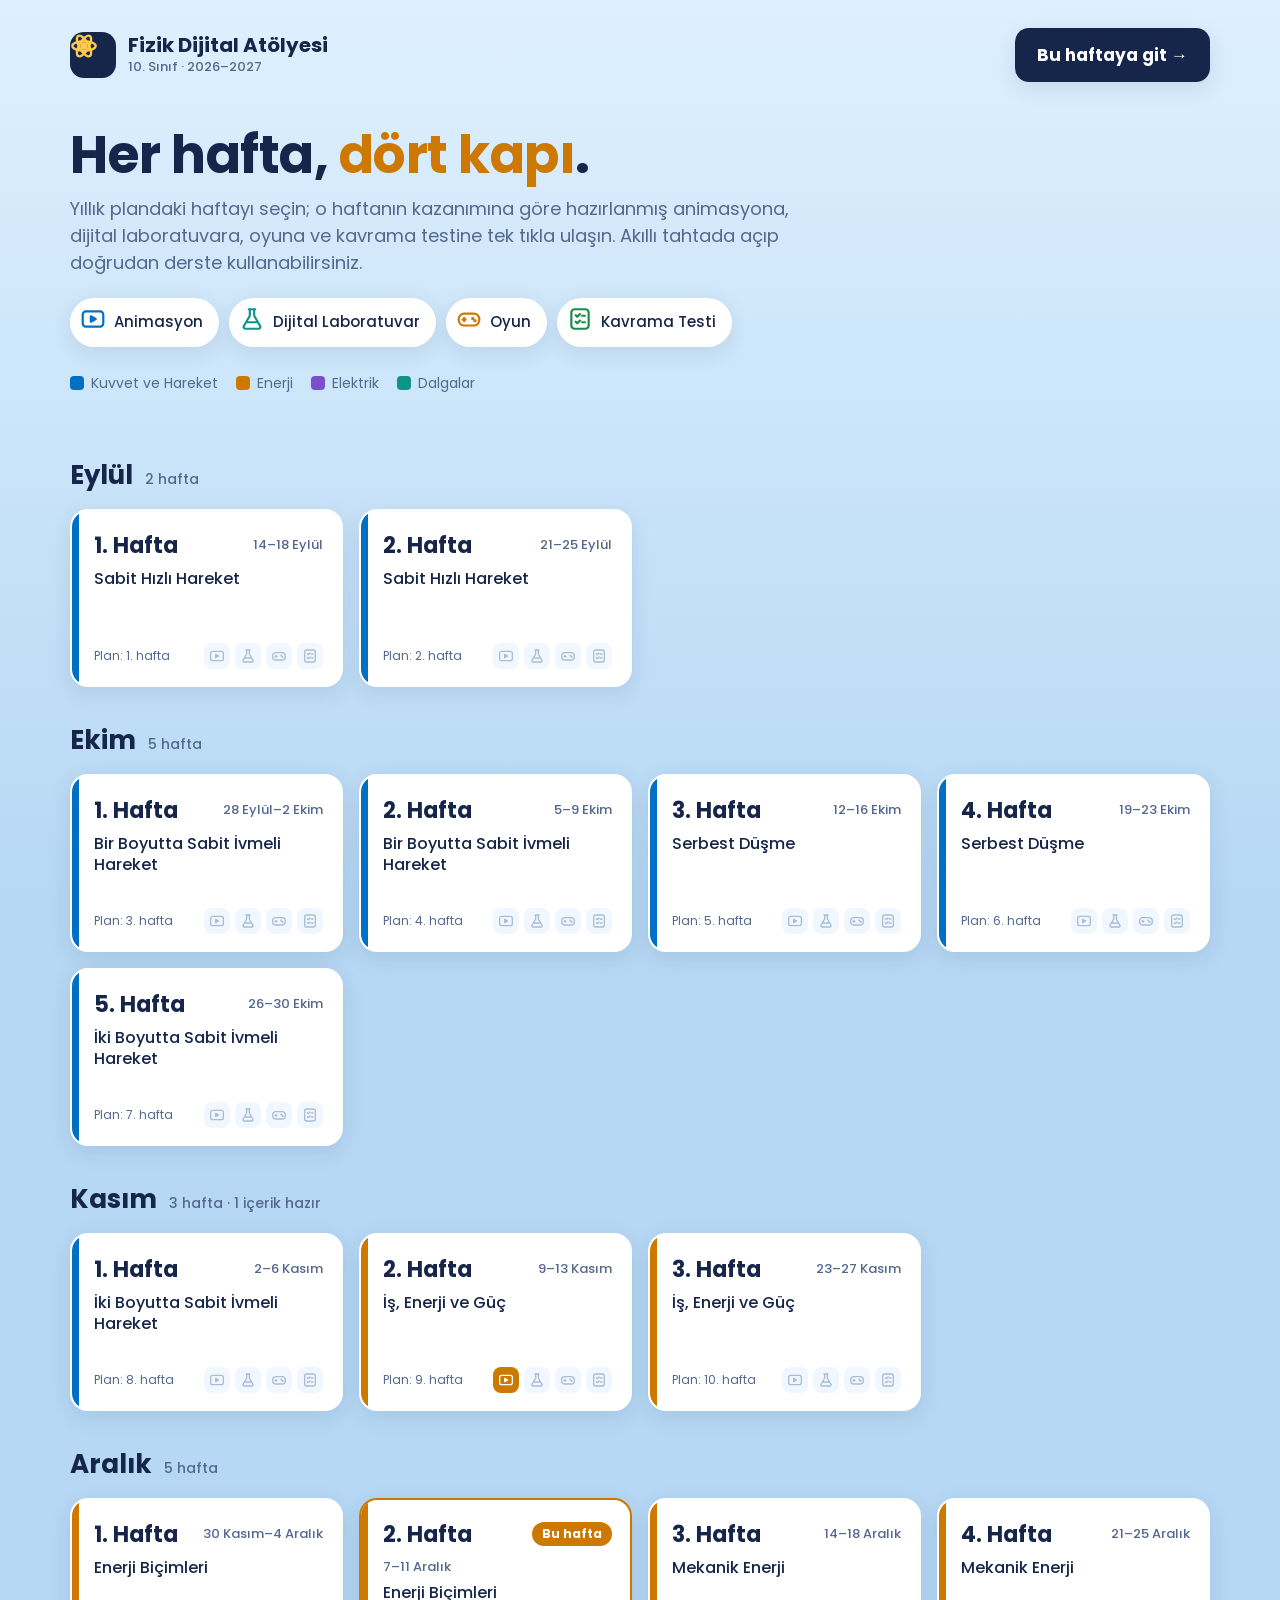
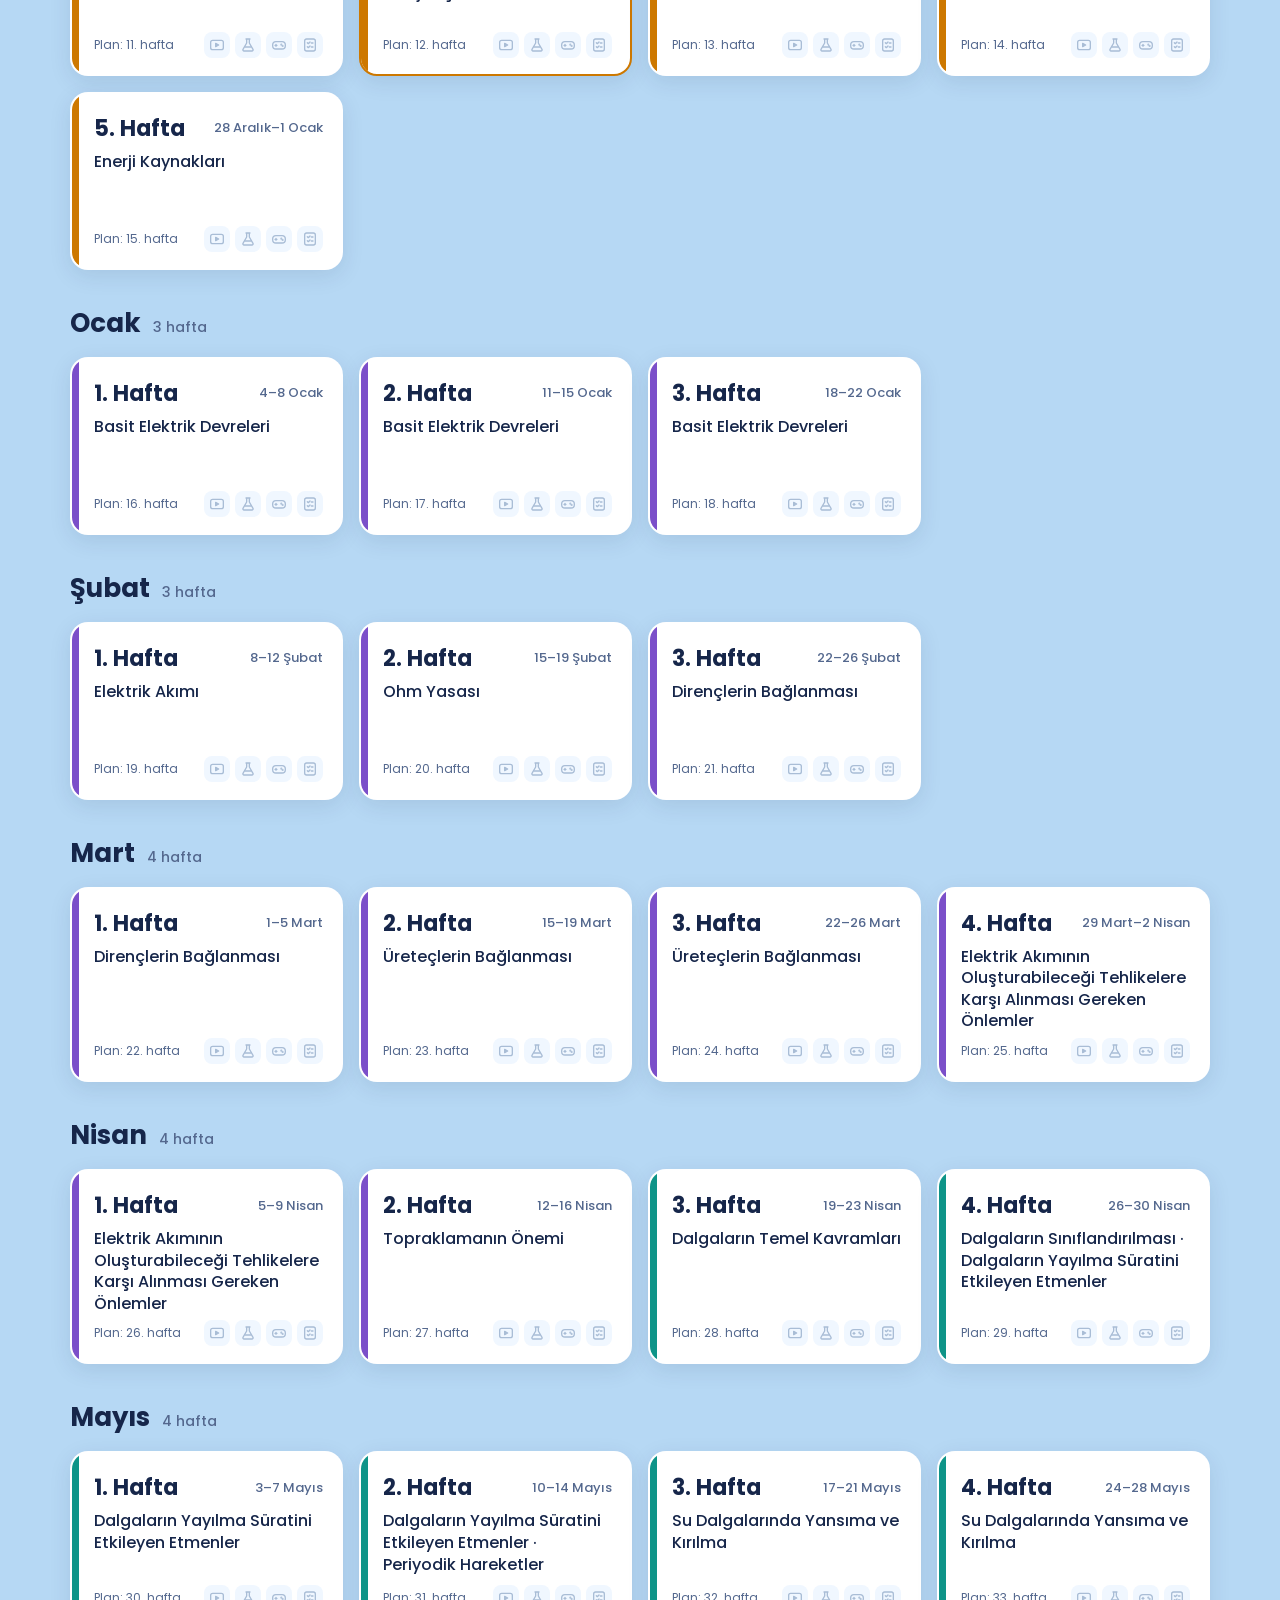
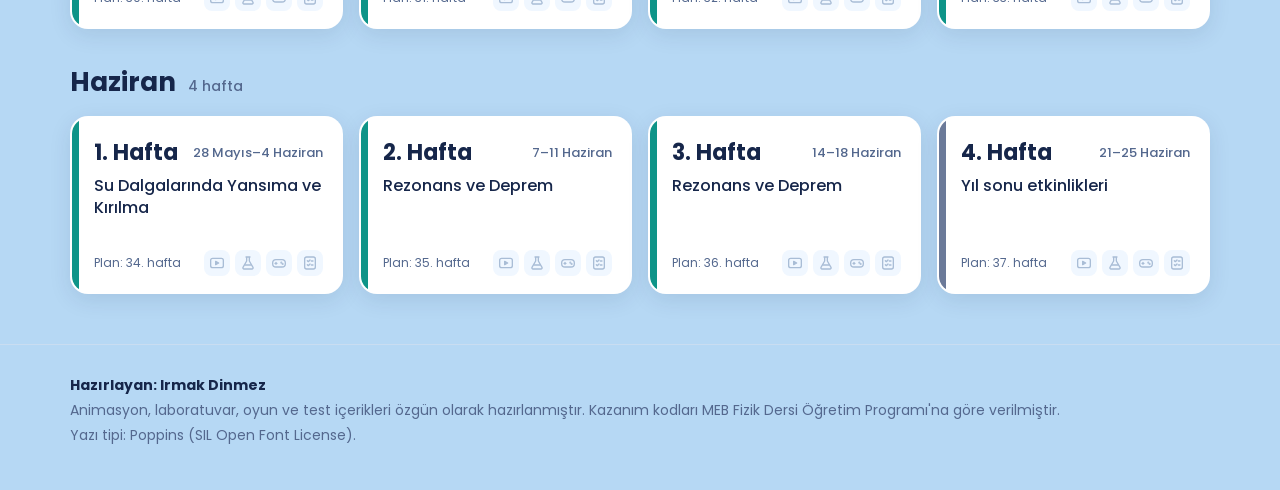
==== index.html @ 8514da95 "Site iskeleti: ana sayfa, hafta şablonu, 37 haftalık veri, 9. hafta animasyonu Co-Authored-By: Claud" ====
<!doctype html>
<html lang="tr">
<head>
<meta charset="utf-8">
<meta name="viewport" content="width=device-width, initial-scale=1">
<title>Fizik Dijital Atölyesi · 10. Sınıf</title>
<meta name="description" content="10. sınıf fizik yıllık planına göre her hafta için animasyon, dijital laboratuvar, oyun ve kavrama testi.">
<link rel="stylesheet" href="assets/stil.css">
</head>
<body>
<header class="ust">
  <div class="sar">
    <a class="logo" href="index.html">
      <span class="logo-isaret"><svg width="28" height="28" viewBox="0 0 24 24" fill="none" stroke="#ffc94a" stroke-width="2" stroke-linecap="round"><circle cx="12" cy="12" r="2.2" fill="#ffc94a"/><ellipse cx="12" cy="12" rx="10" ry="4"/><ellipse cx="12" cy="12" rx="10" ry="4" transform="rotate(60 12 12)"/><ellipse cx="12" cy="12" rx="10" ry="4" transform="rotate(120 12 12)"/></svg></span>
      <span><b>Fizik Dijital Atölyesi</b><span>10. Sınıf · 2026–2027</span></span>
    </a>
    <a class="dugme" id="buHaftaDugme" href="#">Bu haftaya git →</a>
  </div>
</header>

<main class="sar">
  <section class="giris">
    <h1>Her hafta, <em>dört kapı</em>.</h1>
    <p>Yıllık plandaki haftayı seçin; o haftanın kazanımına göre hazırlanmış animasyona, dijital laboratuvara, oyuna ve kavrama testine tek tıkla ulaşın. Akıllı tahtada açıp doğrudan derste kullanabilirsiniz.</p>
    <ul class="dortlu" id="dortlu"></ul>
    <div class="lejant" id="lejant"></div>
  </section>
  <div id="aylar"></div>
</main>

<footer class="alt">
  <div class="sar">
    <p><b>Hazırlayan: Irmak Dinmez</b></p>
    <p>Animasyon, laboratuvar, oyun ve test içerikleri özgün olarak hazırlanmıştır. Kazanım kodları MEB Fizik Dersi Öğretim Programı'na göre verilmiştir.</p>
    <p>Yazı tipi: Poppins (SIL Open Font License).</p>
  </div>
</footer>

<script src="data/haftalar.js"></script>
<script src="assets/ortak.js"></script>
<script>
(function () {
  var H = window.HAFTALAR, bh = buHafta();
  document.getElementById('buHaftaDugme').href = 'hafta.html?no=' + bh.no;

  document.getElementById('dortlu').innerHTML = BOLUMLER.map(function (b) {
    return '<li><span style="color:' + b.renk + '">' + IKON[b.anahtar] + '</span>' + b.ad + '</li>';
  }).join('');

  document.getElementById('lejant').innerHTML = ['Kuvvet ve Hareket', 'Enerji', 'Elektrik', 'Dalgalar'].map(function (u) {
    return '<span><i style="background:' + UNITE_RENK[u] + '"></i>' + u + '</span>';
  }).join('');

  var aylar = [], grup = {};
  H.forEach(function (h) { if (!grup[h.ay]) { grup[h.ay] = []; aylar.push(h.ay); } grup[h.ay].push(h); });

  document.getElementById('aylar').innerHTML = aylar.map(function (ay) {
    var hs = grup[ay];
    var hazir = hs.reduce(function (s, h) { return s + kac(h); }, 0);
    return '<section class="ay" id="ay-' + esc(ay) + '"><h2>' + ay + ' <small>' + hs.length + ' hafta' +
      (hazir ? ' · ' + hazir + ' içerik hazır' : '') + '</small></h2><div class="izgara">' +
      hs.map(function (h) {
        var bu = h.no === bh.no;
        return '<a class="hafta-kart' + (bu ? ' bu-hafta' : '') + '" style="--u:' + UNITE_RENK[h.unite] + '" href="hafta.html?no=' + h.no + '">' +
          '<div class="ust-satir"><span class="no">' + h.ayHafta + '. Hafta</span>' + (bu ? '<span class="rozet">Bu hafta</span>' : '<span class="tarih">' + esc(h.tarih) + '</span>') + '</div>' +
          (bu ? '<span class="tarih">' + esc(h.tarih) + '</span>' : '') +
          '<div class="konu">' + esc(h.konu) + '</div>' +
          '<div class="alt-satir"><span class="plan-no">Plan: ' + h.no + '. hafta</span><span class="durum">' +
          BOLUMLER.map(function (b) { return '<i class="' + (h.icerik[b.anahtar] ? 'var' : '') + '" title="' + b.ad + (h.icerik[b.anahtar] ? '' : ' (hazırlanıyor)') + '">' + IKON[b.anahtar] + '</i>'; }).join('') +
          '</span></div></a>';
      }).join('') + '</div></section>';
  }).join('');
})();
</script>
</body>
</html>
---- assets/stil.css ----
@font-face { font-family: 'Poppins'; src: url('fonts/Poppins-Regular.ttf') format('truetype'); font-weight: 400; font-display: swap; }
@font-face { font-family: 'Poppins'; src: url('fonts/Poppins-Medium.ttf') format('truetype'); font-weight: 500; font-display: swap; }
@font-face { font-family: 'Poppins'; src: url('fonts/Poppins-Bold.ttf') format('truetype'); font-weight: 700; font-display: swap; }

:root {
  --zemin-ust: #def0fe; --zemin-alt: #b6d8f4;
  --kart: #ffffff; --kart-2: #f0f7ff;
  --metin: #16264a; --soluk: #54688e; --cizgi: #c9ddf1;
  --vurgu: #cd7800; --mavi: #0070c4; --yesil: #168c48; --kirmizi: #cc2048;
  --u-hareket: #0070c4; --u-enerji: #cd7800; --u-elektrik: #7b4fc9; --u-dalgalar: #0e9488; --u-yilsonu: #6b7a99;
  --golge: 0 6px 22px rgba(22, 38, 74, .10);
  --r: 18px;
}
* { box-sizing: border-box; }
html { -webkit-text-size-adjust: 100%; background: var(--zemin-alt); }
body {
  margin: 0; font-family: 'Poppins', system-ui, sans-serif; color: var(--metin);
  background: var(--zemin-alt) linear-gradient(180deg, var(--zemin-ust), var(--zemin-alt) 900px) no-repeat;
  min-height: 100vh; line-height: 1.5;
}
a { color: inherit; }
.sar { max-width: 1180px; margin: 0 auto; padding: 0 20px; }

/* üst bant */
.ust { padding: 28px 0 10px; }
.ust .sar { display: flex; align-items: center; gap: 16px; flex-wrap: wrap; justify-content: space-between; }
.logo { display: flex; align-items: center; gap: 12px; text-decoration: none; }
.logo-isaret { width: 46px; height: 46px; border-radius: 14px; background: var(--metin); display: grid; place-items: center; }
.logo b { display: block; font-size: 20px; line-height: 1.15; color: var(--metin); }
.logo span { display: block; font-size: 13px; color: var(--soluk); font-weight: 500; }

.dugme {
  display: inline-flex; align-items: center; gap: 10px; border: 0; cursor: pointer; text-decoration: none;
  font: 700 17px 'Poppins', sans-serif; padding: 14px 22px; border-radius: 14px; min-height: 52px;
  background: var(--metin); color: #fff; box-shadow: var(--golge);
}
.dugme.ikincil { background: var(--kart); color: var(--metin); }
.dugme:focus-visible, .kutucuk:focus-visible, .hafta-kart:focus-visible { outline: 4px solid var(--vurgu); outline-offset: 3px; }

/* giriş */
.giris { padding: 34px 0 18px; }
.giris h1 { font-size: clamp(30px, 4.4vw, 52px); line-height: 1.1; margin: 0 0 12px; letter-spacing: -.5px; }
.giris h1 em { font-style: normal; color: var(--vurgu); }
.giris p { font-size: 18px; color: var(--soluk); max-width: 720px; margin: 0 0 22px; }
.dortlu { display: flex; flex-wrap: wrap; gap: 10px; margin: 0 0 26px; padding: 0; list-style: none; }
.dortlu li { display: flex; align-items: center; gap: 8px; background: var(--kart); border-radius: 999px; padding: 8px 16px 8px 10px; font-weight: 500; font-size: 15px; box-shadow: var(--golge); }
.dortlu svg { width: 26px; height: 26px; }

/* ünite lejantı */
.lejant { display: flex; gap: 18px; flex-wrap: wrap; font-size: 14px; color: var(--soluk); margin: 6px 0 10px; }
.lejant span { display: inline-flex; align-items: center; gap: 7px; }
.lejant i { width: 14px; height: 14px; border-radius: 4px; display: inline-block; }

/* ay bölümleri */
.ay { margin: 34px 0; }
.ay h2 { font-size: 26px; margin: 0 0 14px; display: flex; align-items: baseline; gap: 12px; }
.ay h2 small { font-size: 14px; color: var(--soluk); font-weight: 500; }
.izgara { display: grid; grid-template-columns: repeat(auto-fill, minmax(250px, 1fr)); gap: 16px; }

.hafta-kart {
  position: relative; display: flex; flex-direction: column; gap: 6px; text-decoration: none;
  background: var(--kart); border-radius: var(--r); padding: 18px 18px 16px 22px; box-shadow: var(--golge);
  border: 2px solid transparent; transition: transform .15s, border-color .15s; min-height: 178px; overflow: hidden;
}
.hafta-kart::before { content: ''; position: absolute; left: 0; top: 0; bottom: 0; width: 7px; background: var(--u, var(--u-yilsonu)); }
.hafta-kart:hover { transform: translateY(-3px); border-color: var(--u); }
.hafta-kart .ust-satir { display: flex; justify-content: space-between; align-items: center; gap: 8px; }
.hafta-kart .no { font-size: 22px; font-weight: 700; }
.hafta-kart .tarih { font-size: 13px; color: var(--soluk); font-weight: 500; }
.hafta-kart .konu { font-size: 16px; font-weight: 500; line-height: 1.35; flex: 1; }
.hafta-kart .alt-satir { display: flex; justify-content: space-between; align-items: center; }
.hafta-kart .plan-no { font-size: 12px; color: var(--soluk); }
.durum { display: flex; gap: 5px; }
.durum i { width: 26px; height: 26px; border-radius: 8px; display: grid; place-items: center; background: var(--kart-2); color: #a9bdd6; }
.durum i.var { background: var(--u); color: #fff; }
.durum svg { width: 16px; height: 16px; }
.rozet { font-size: 12px; font-weight: 700; padding: 3px 10px; border-radius: 999px; background: var(--vurgu); color: #fff; }
.hafta-kart.bu-hafta { border-color: var(--vurgu); }

/* hafta sayfası */
.yol { font-size: 15px; color: var(--soluk); margin: 18px 0 4px; }
.yol a { text-decoration: none; font-weight: 500; }
.baslik-blok h1 { font-size: clamp(28px, 4vw, 44px); margin: 4px 0 8px; line-height: 1.15; }
.etiketler { display: flex; gap: 10px; flex-wrap: wrap; align-items: center; margin-bottom: 18px; }
.cip { font-size: 14px; font-weight: 700; padding: 5px 14px; border-radius: 999px; color: #fff; background: var(--u); }
.cip.acik { background: var(--kart); color: var(--metin); font-weight: 500; }
.kazanim { background: var(--kart); border-radius: var(--r); padding: 16px 20px; box-shadow: var(--golge); margin-bottom: 22px; border-left: 7px solid var(--u); }
.kazanim b { color: var(--u); }
.kazanim p { margin: 4px 0; font-size: 16px; }

.kutucuklar { display: grid; grid-template-columns: repeat(4, 1fr); gap: 16px; }
@media (max-width: 900px) { .kutucuklar { grid-template-columns: repeat(2, 1fr); } }
.kutucuk {
  border: 3px solid transparent; cursor: pointer; text-align: left; font-family: inherit; color: inherit;
  background: var(--kart); border-radius: var(--r); padding: 20px; box-shadow: var(--golge);
  display: flex; flex-direction: column; gap: 10px; min-height: 170px; transition: transform .15s;
}
.kutucuk:hover { transform: translateY(-3px); }
.kutucuk.secili { border-color: var(--k); }
.kutucuk .ikon { width: 58px; height: 58px; border-radius: 16px; display: grid; place-items: center; background: var(--k); color: #fff; }
.kutucuk .ikon svg { width: 32px; height: 32px; }
.kutucuk b { font-size: 20px; }
.kutucuk span { font-size: 14px; color: var(--soluk); }
.kutucuk.yok { cursor: default; opacity: .62; }
.kutucuk.yok .ikon { background: #b9c9dd; }
.kutucuk.yok:hover { transform: none; }

.sahne { margin: 22px 0; background: var(--kart); border-radius: var(--r); box-shadow: var(--golge); padding: 16px; }
.sahne-ust { display: flex; justify-content: space-between; align-items: center; gap: 12px; flex-wrap: wrap; margin: 0 4px 12px; }
.sahne-ust h2 { margin: 0; font-size: 20px; }
.sahne video, .sahne iframe { display: block; width: 100%; aspect-ratio: 16 / 9; border: 0; border-radius: 12px; background: #0d1830; }
.sahne iframe { aspect-ratio: auto; height: min(78vh, 820px); background: #fff; }
.bos-mesaj { padding: 40px 20px; text-align: center; color: var(--soluk); font-size: 17px; }

.gezinti { display: flex; justify-content: space-between; gap: 12px; margin: 26px 0 10px; flex-wrap: wrap; }

.alt { margin-top: 50px; padding: 26px 0 40px; border-top: 1px solid var(--cizgi); font-size: 14px; color: var(--soluk); }
.alt b { color: var(--metin); }
.alt p { margin: 4px 0; }

@media (max-width: 560px) {
  .izgara { grid-template-columns: 1fr; }
  .kutucuklar { grid-template-columns: 1fr; }
  .dugme { width: 100%; justify-content: center; }
}
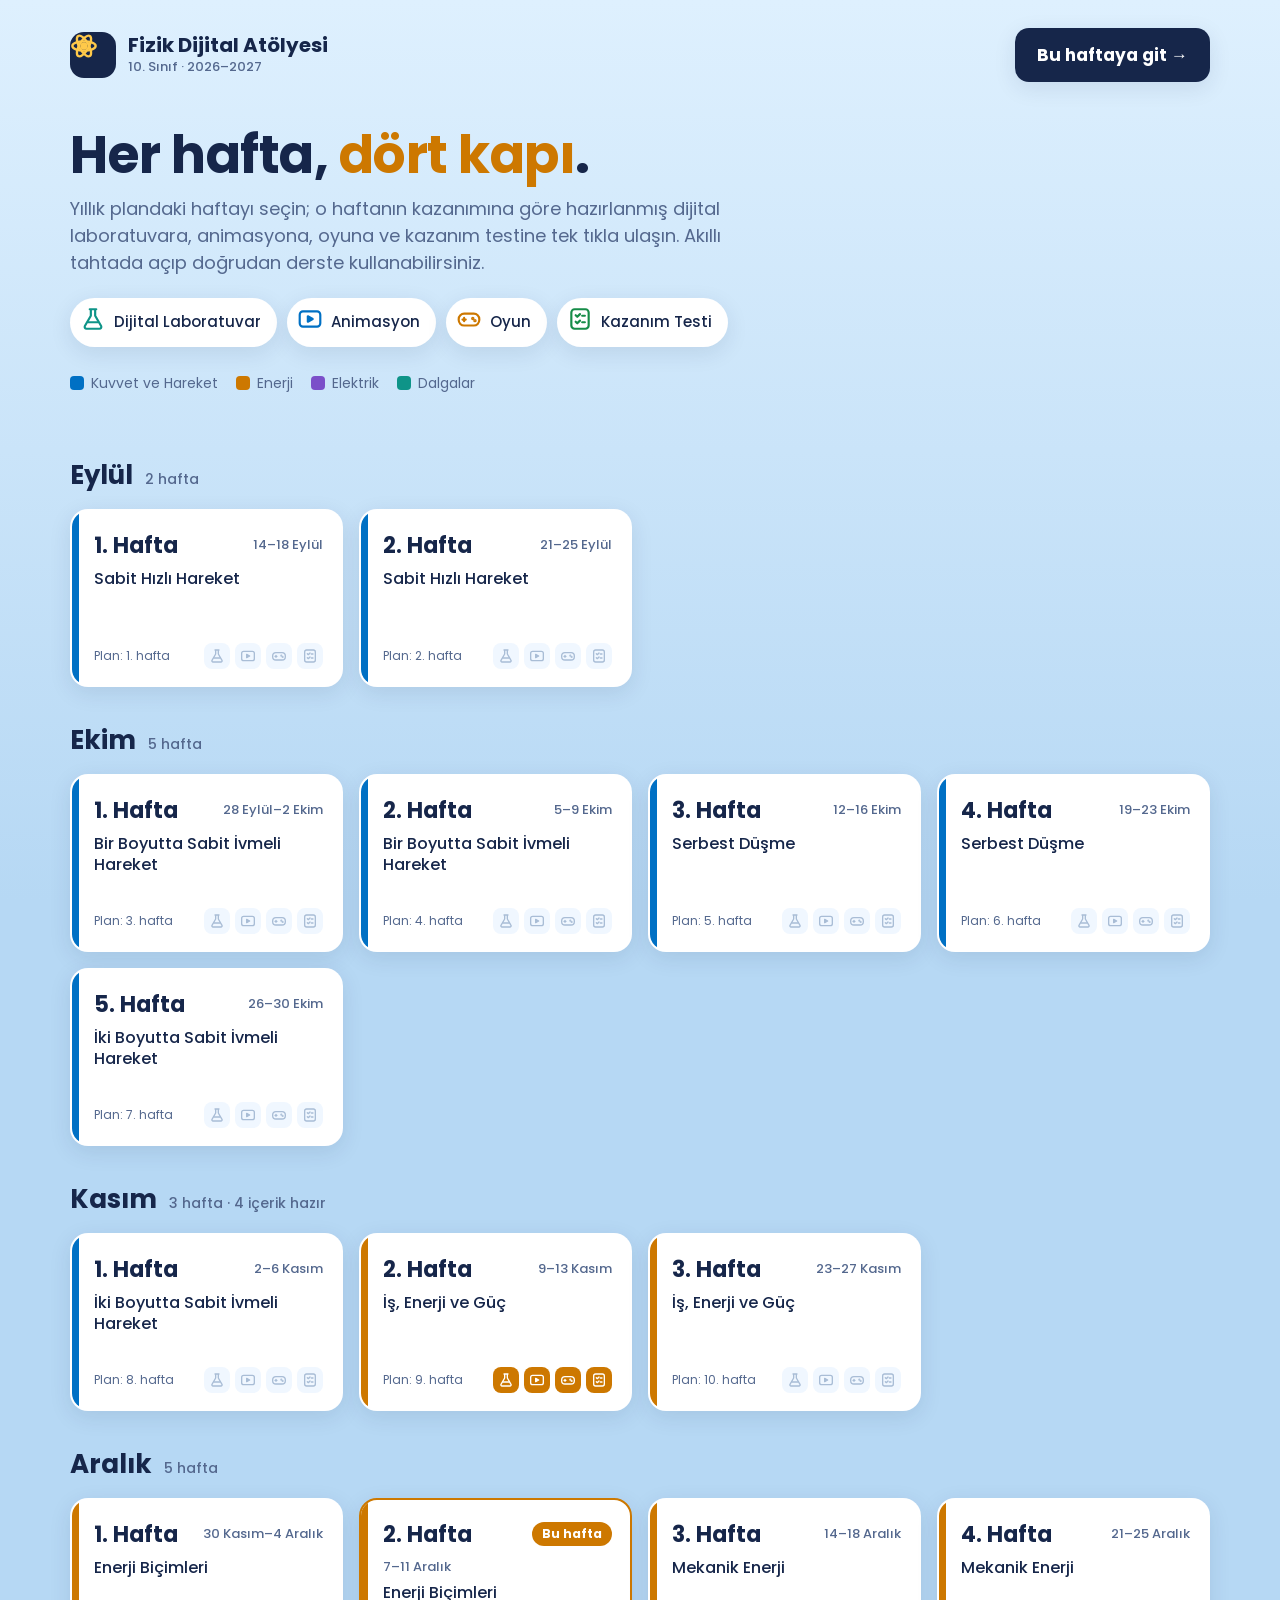
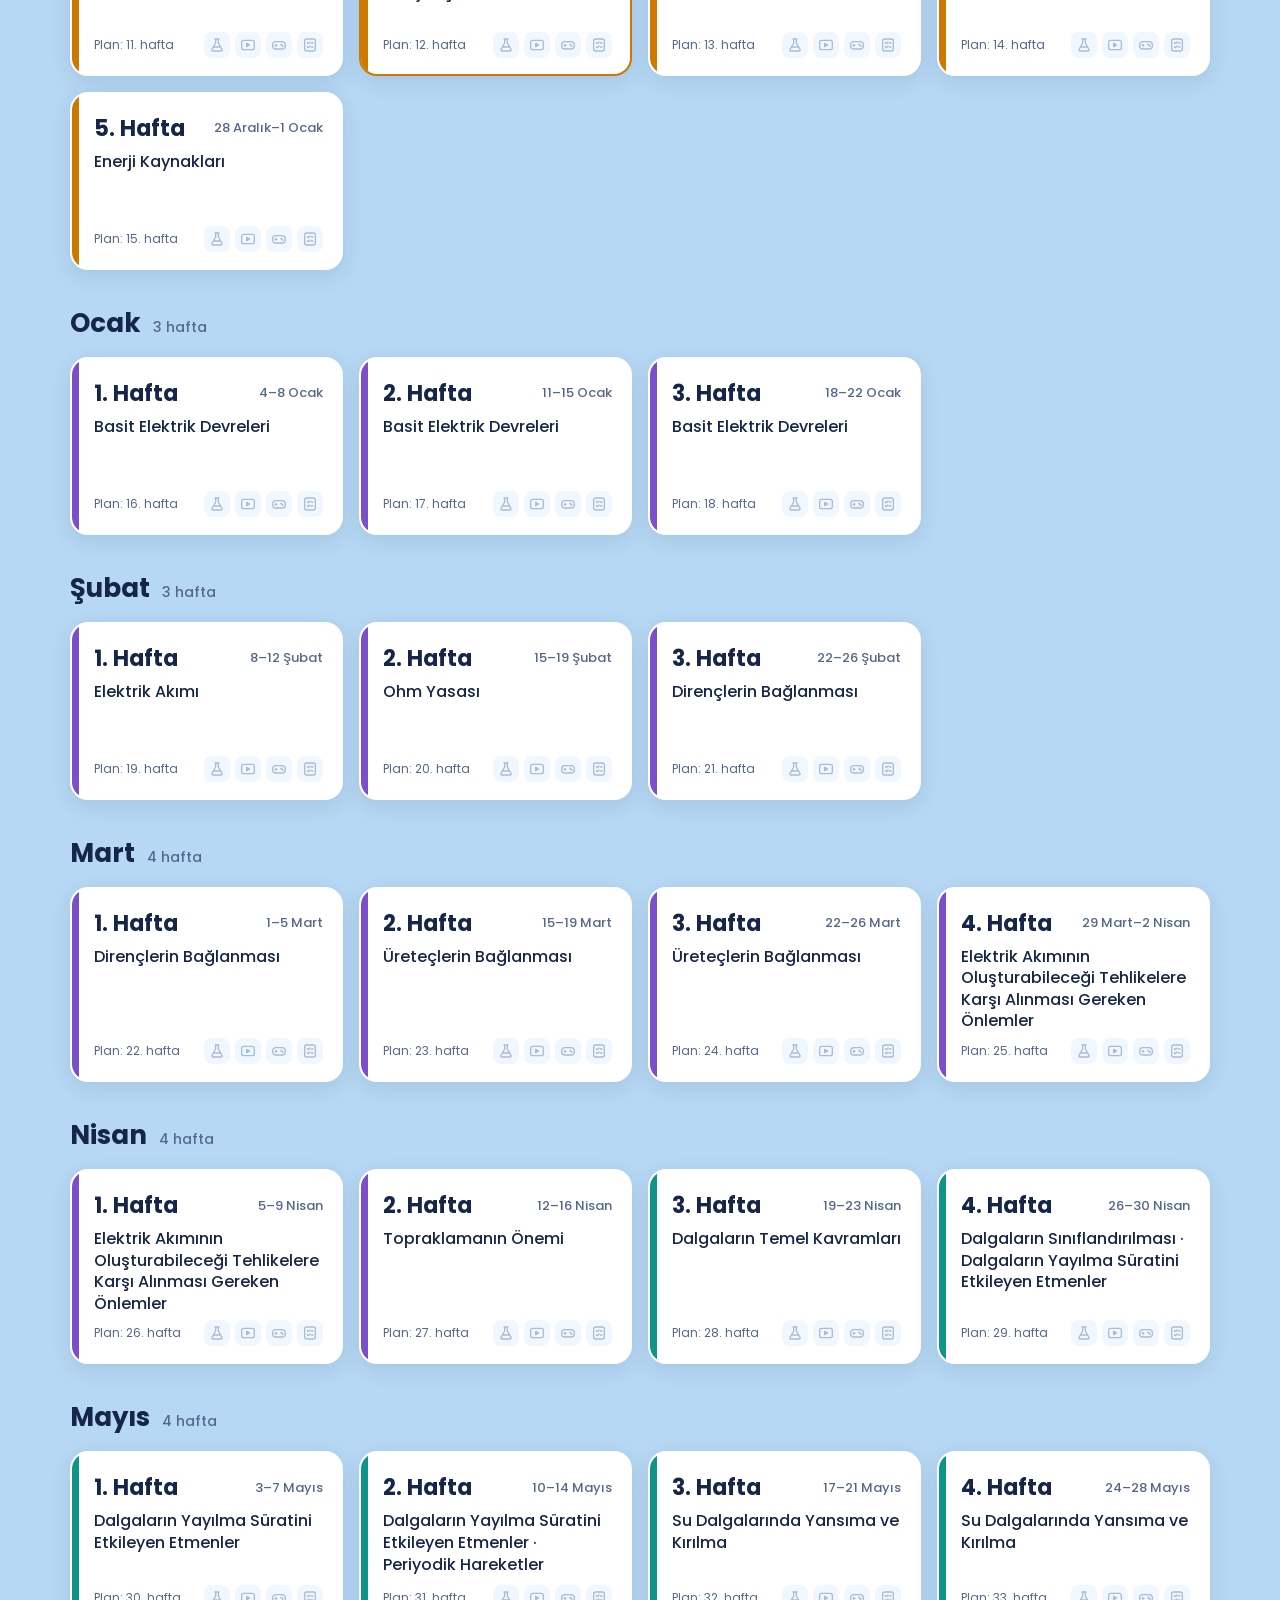
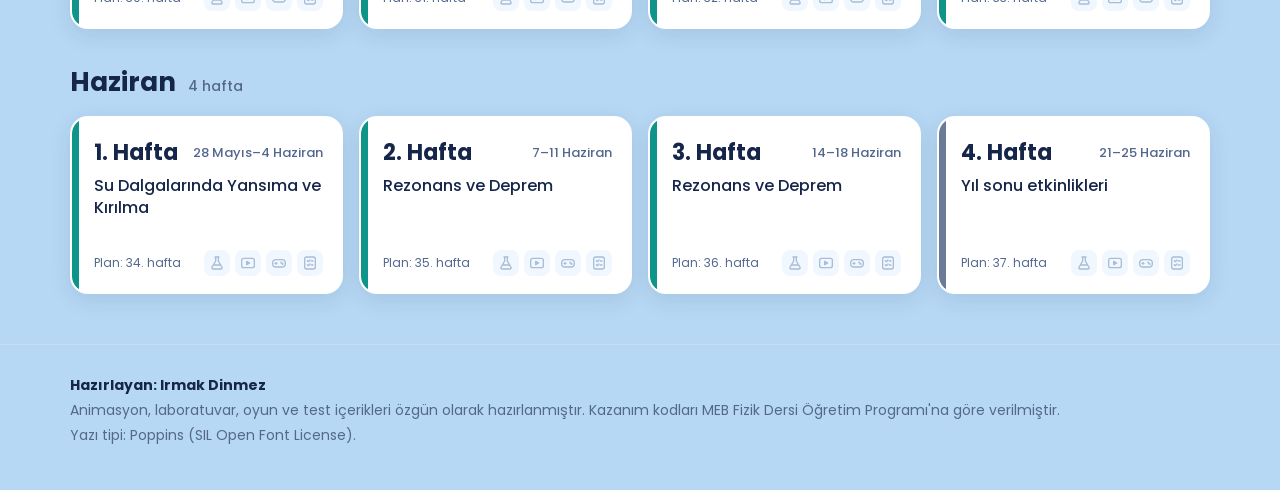
==== commit 14c9a512: "Site: Kavrama Testi adı Kazanım Testi oldu; sıra Laboratuvar, Animasyon, Oyun, Kazanım Testi Co-Auth" ====
--- a/index.html
+++ b/index.html
@@ -4,7 +4,7 @@
 <meta charset="utf-8">
 <meta name="viewport" content="width=device-width, initial-scale=1">
 <title>Fizik Dijital Atölyesi · 10. Sınıf</title>
-<meta name="description" content="10. sınıf fizik yıllık planına göre her hafta için animasyon, dijital laboratuvar, oyun ve kavrama testi.">
+<meta name="description" content="10. sınıf fizik yıllık planına göre her hafta için dijital laboratuvar, animasyon, oyun ve kazanım testi.">
 <link rel="stylesheet" href="assets/stil.css">
 </head>
 <body>
@@ -21,7 +21,7 @@
 <main class="sar">
   <section class="giris">
     <h1>Her hafta, <em>dört kapı</em>.</h1>
-    <p>Yıllık plandaki haftayı seçin; o haftanın kazanımına göre hazırlanmış animasyona, dijital laboratuvara, oyuna ve kavrama testine tek tıkla ulaşın. Akıllı tahtada açıp doğrudan derste kullanabilirsiniz.</p>
+    <p>Yıllık plandaki haftayı seçin; o haftanın kazanımına göre hazırlanmış dijital laboratuvara, animasyona, oyuna ve kazanım testine tek tıkla ulaşın. Akıllı tahtada açıp doğrudan derste kullanabilirsiniz.</p>
     <ul class="dortlu" id="dortlu"></ul>
     <div class="lejant" id="lejant"></div>
   </section>
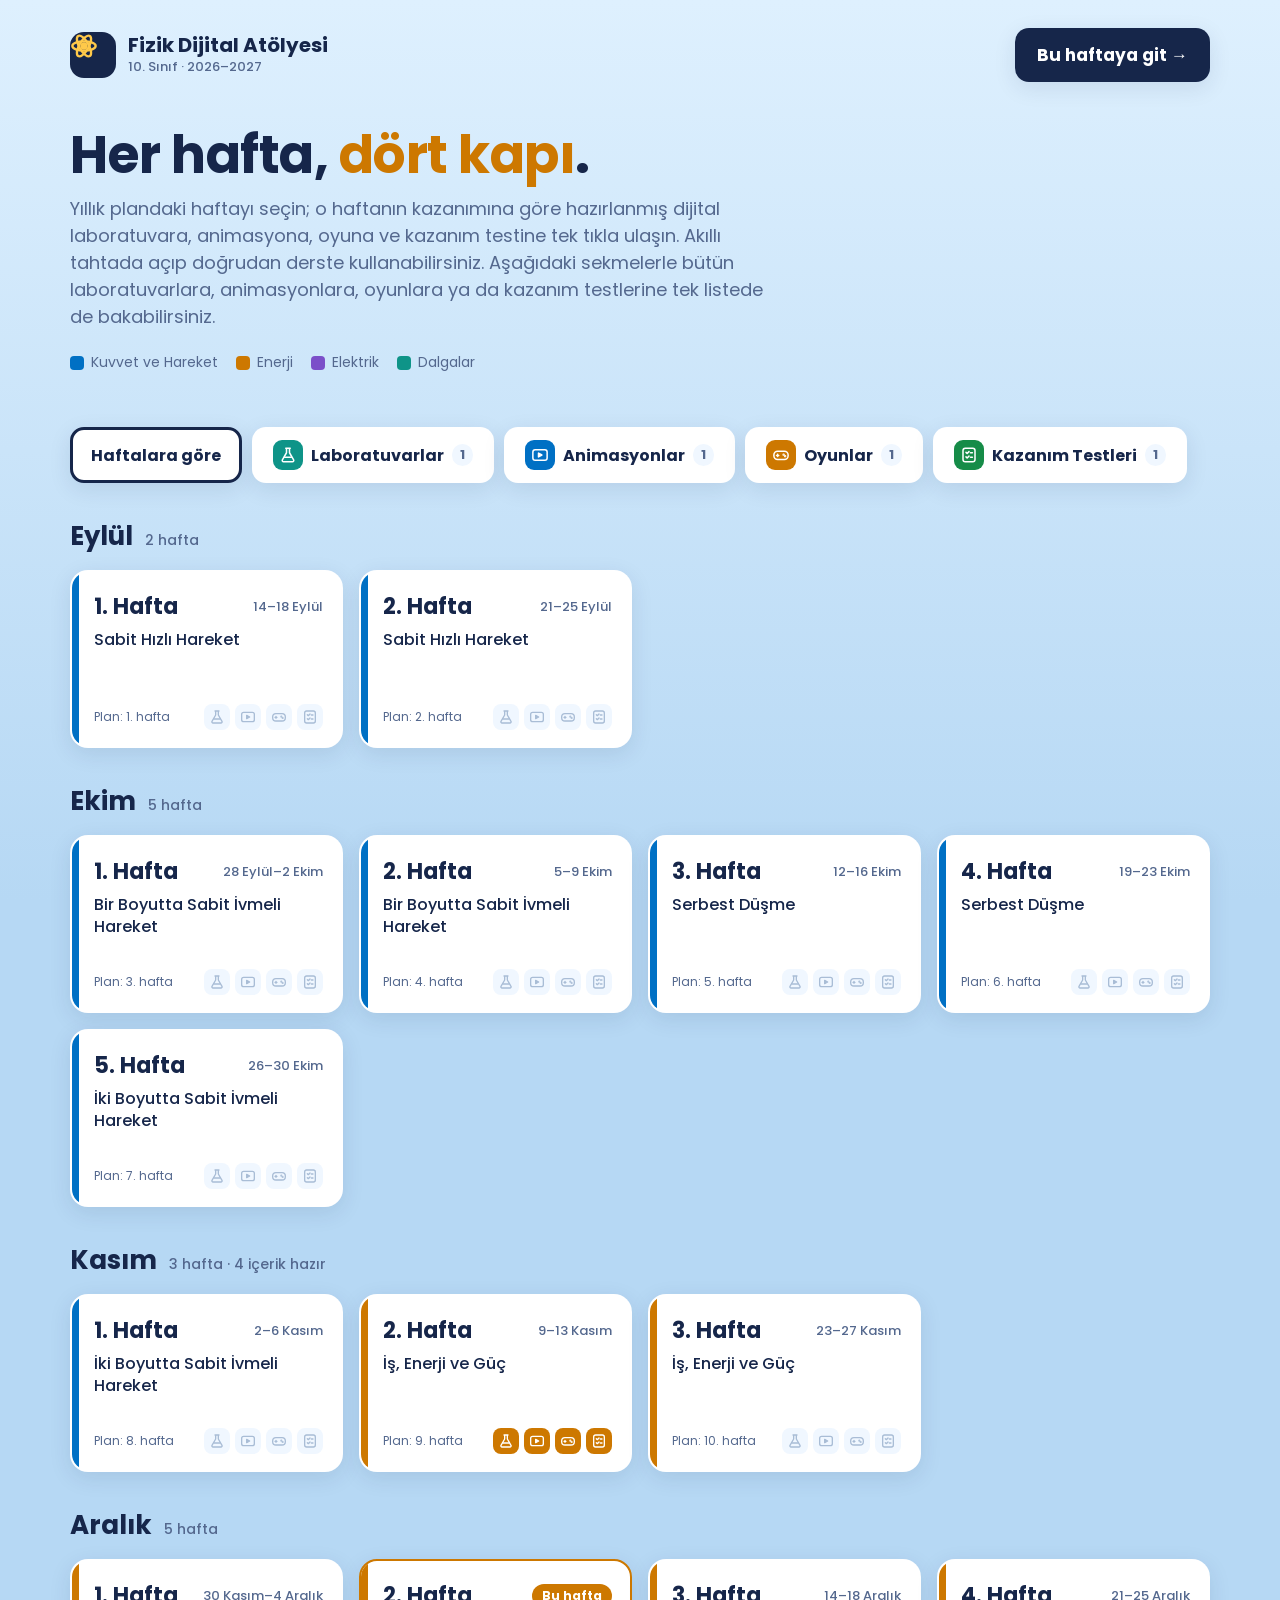
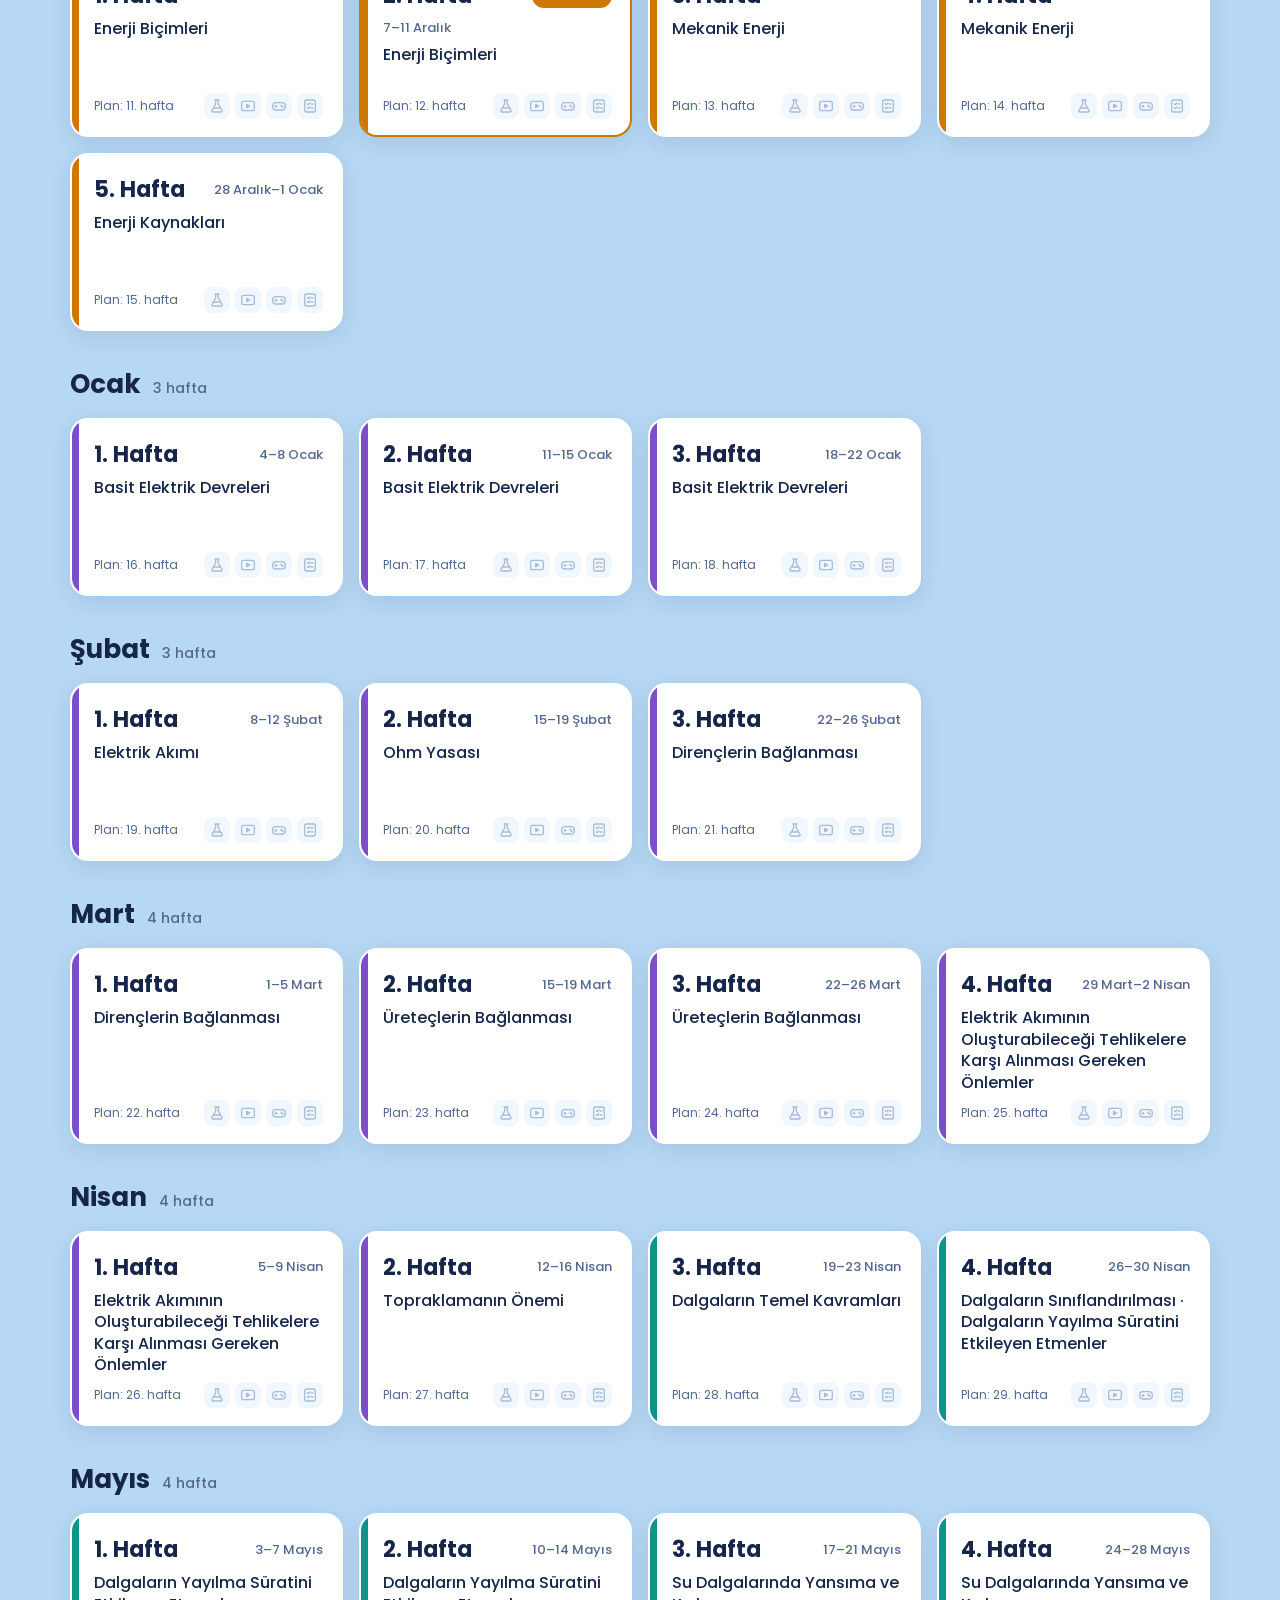
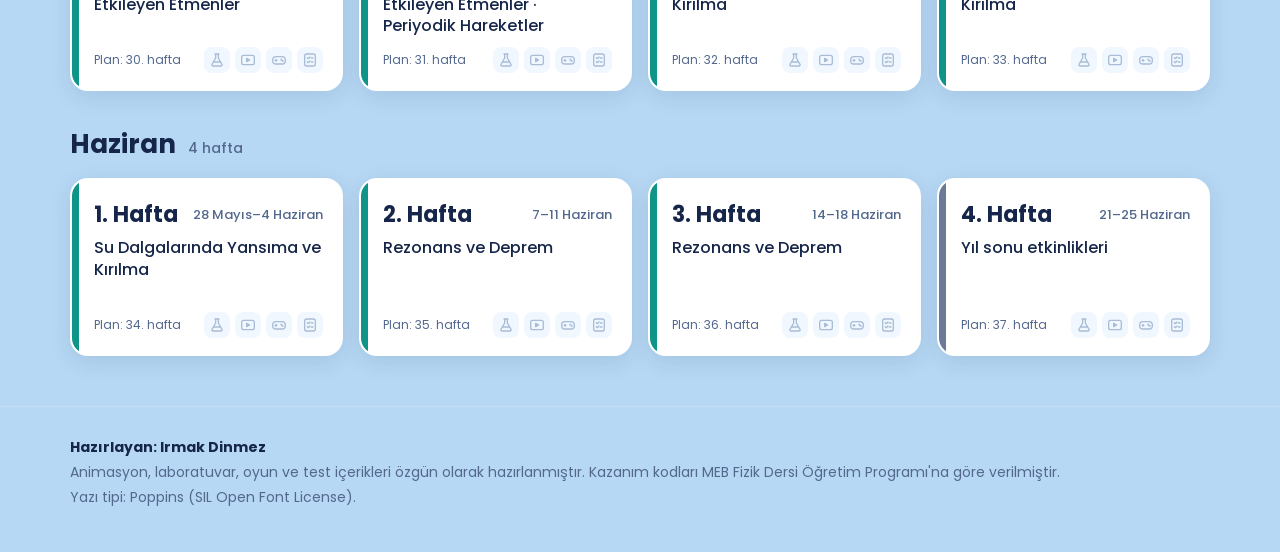
==== commit 75898d7a: "Ana sayfa: kategori sekmeleri (Laboratuvarlar, Animasyonlar, Oyunlar, Kazanım Testleri); hafta.html?" ====
--- a/index.html
+++ b/index.html
@@ -21,11 +21,12 @@
 <main class="sar">
   <section class="giris">
     <h1>Her hafta, <em>dört kapı</em>.</h1>
-    <p>Yıllık plandaki haftayı seçin; o haftanın kazanımına göre hazırlanmış dijital laboratuvara, animasyona, oyuna ve kazanım testine tek tıkla ulaşın. Akıllı tahtada açıp doğrudan derste kullanabilirsiniz.</p>
-    <ul class="dortlu" id="dortlu"></ul>
+    <p>Yıllık plandaki haftayı seçin; o haftanın kazanımına göre hazırlanmış dijital laboratuvara, animasyona, oyuna ve kazanım testine tek tıkla ulaşın. Akıllı tahtada açıp doğrudan derste kullanabilirsiniz. Aşağıdaki sekmelerle bütün laboratuvarlara, animasyonlara, oyunlara ya da kazanım testlerine tek listede de bakabilirsiniz.</p>
     <div class="lejant" id="lejant"></div>
   </section>
+  <nav class="sekmeler" id="sekmeler" aria-label="Görünüm"></nav>
   <div id="aylar"></div>
+  <div id="kategori" hidden></div>
 </main>
 
 <footer class="alt">
@@ -43,9 +44,6 @@
   var H = window.HAFTALAR, bh = buHafta();
   document.getElementById('buHaftaDugme').href = 'hafta.html?no=' + bh.no;
 
-  document.getElementById('dortlu').innerHTML = BOLUMLER.map(function (b) {
-    return '<li><span style="color:' + b.renk + '">' + IKON[b.anahtar] + '</span>' + b.ad + '</li>';
-  }).join('');
 
   document.getElementById('lejant').innerHTML = ['Kuvvet ve Hareket', 'Enerji', 'Elektrik', 'Dalgalar'].map(function (u) {
     return '<span><i style="background:' + UNITE_RENK[u] + '"></i>' + u + '</span>';
@@ -53,6 +51,36 @@
 
   var aylar = [], grup = {};
   H.forEach(function (h) { if (!grup[h.ay]) { grup[h.ay] = []; aylar.push(h.ay); } grup[h.ay].push(h); });
+
+  // Kategori sekmeleri: haftalara göre ya da tek bir içerik türüne göre
+  var sekmeler = [{ anahtar: 'hafta', ad: 'Haftalara göre' }].concat(BOLUMLER.map(function (b) {
+    return { anahtar: b.anahtar, ad: { lab: 'Laboratuvarlar', animasyon: 'Animasyonlar', oyun: 'Oyunlar', test: 'Kazanım Testleri' }[b.anahtar] || b.ad, b: b };
+  }));
+  document.getElementById('sekmeler').innerHTML = sekmeler.map(function (k) {
+    var n = k.b ? H.filter(function (h) { return h.icerik[k.anahtar]; }).length : 0;
+    return '<button class="sekme" data-k="' + k.anahtar + '"' + (k.b ? ' style="--k:' + k.b.renk + '"' : '') + '>' +
+      (k.b ? '<span class="sekme-ikon">' + IKON[k.anahtar] + '</span>' : '') + k.ad + (k.b ? ' <small>' + n + '</small>' : '') + '</button>';
+  }).join('');
+  function kategoriGoster(anahtar) {
+    var k = sekmeler.filter(function (x) { return x.anahtar === anahtar; })[0] || sekmeler[0];
+    document.querySelectorAll('.sekme').forEach(function (b) { b.classList.toggle('aktif', b.dataset.k === k.anahtar); b.setAttribute('aria-pressed', b.dataset.k === k.anahtar); });
+    var kat = document.getElementById('kategori');
+    document.getElementById('aylar').hidden = !!k.b; kat.hidden = !k.b;
+    if (!k.b) return;
+    var liste = H.filter(function (h) { return h.icerik[k.anahtar]; });
+    kat.innerHTML = '<section class="ay"><h2>' + k.ad + ' <small>' + liste.length + ' içerik hazır</small></h2>' +
+      (liste.length ? '<div class="izgara">' + liste.map(function (h) {
+        var v = h.icerik[k.anahtar];
+        return '<a class="hafta-kart icerik-kart" style="--u:' + UNITE_RENK[h.unite] + '" href="hafta.html?no=' + h.no + '&ac=' + k.anahtar + '">' +
+          '<div class="ust-satir"><span class="ikon-k" style="background:' + k.b.renk + '">' + IKON[k.anahtar] + '</span><span class="tarih">' + esc(haftaAdi(h)) + '</span></div>' +
+          '<div class="konu"><b>' + esc(v.baslik || k.b.ad) + '</b><br><span class="kucuk">' + esc(h.konu) + (v.sure ? ' · ' + esc(v.sure) : '') + '</span></div>' +
+          '<div class="alt-satir"><span class="plan-no">' + esc(h.unite) + ' · Plan: ' + h.no + '. hafta</span><span class="ac">Aç →</span></div></a>';
+      }).join('') + '</div>' : '<p class="bos-mesaj">Bu kategoride henüz içerik yok.</p>') + '</section>';
+  }
+  document.querySelectorAll('.sekme').forEach(function (b) {
+    b.onclick = function () { kategoriGoster(b.dataset.k); try { history.replaceState(null, '', b.dataset.k === 'hafta' ? location.pathname : '#kategori-' + b.dataset.k); } catch (e) {} };
+  });
+  var bas = (location.hash.match(/^#kategori-(\w+)/) || [])[1];
 
   document.getElementById('aylar').innerHTML = aylar.map(function (ay) {
     var hs = grup[ay];
@@ -70,6 +98,7 @@
           '</span></div></a>';
       }).join('') + '</div></section>';
   }).join('');
+  kategoriGoster(bas || 'hafta');
 })();
 </script>
 </body>
--- a/assets/stil.css
+++ b/assets/stil.css
@@ -50,6 +50,21 @@
 .lejant { display: flex; gap: 18px; flex-wrap: wrap; font-size: 14px; color: var(--soluk); margin: 6px 0 10px; }
 .lejant span { display: inline-flex; align-items: center; gap: 7px; }
 .lejant i { width: 14px; height: 14px; border-radius: 4px; display: inline-block; }
+
+/* kategori sekmeleri */
+.sekmeler { display: flex; gap: 10px; flex-wrap: wrap; margin: 26px 0 0; }
+.sekme { font: 700 16px 'Poppins', sans-serif; display: inline-flex; align-items: center; gap: 8px; min-height: 52px; padding: 10px 18px;
+  border-radius: 14px; border: 3px solid transparent; background: var(--kart); color: var(--metin); cursor: pointer; box-shadow: var(--golge); }
+.sekme small { font-size: 13px; color: var(--soluk); background: var(--kart-2); border-radius: 999px; padding: 1px 8px; }
+.sekme-ikon { width: 30px; height: 30px; border-radius: 9px; display: grid; place-items: center; background: var(--k); color: #fff; }
+.sekme-ikon svg { width: 18px; height: 18px; }
+.sekme.aktif { border-color: var(--k, var(--metin)); }
+.sekme:focus-visible { outline: 4px solid var(--vurgu); outline-offset: 3px; }
+.icerik-kart .ikon-k { width: 40px; height: 40px; border-radius: 12px; display: grid; place-items: center; color: #fff; }
+.icerik-kart .ikon-k svg { width: 24px; height: 24px; }
+.icerik-kart .kucuk { font-size: 14px; color: var(--soluk); font-weight: 500; }
+.icerik-kart .ac { font-weight: 700; color: var(--u); }
+@media (max-width: 560px) { .sekme { flex: 1 1 calc(50% - 10px); justify-content: center; } }
 
 /* ay bölümleri */
 .ay { margin: 34px 0; }
